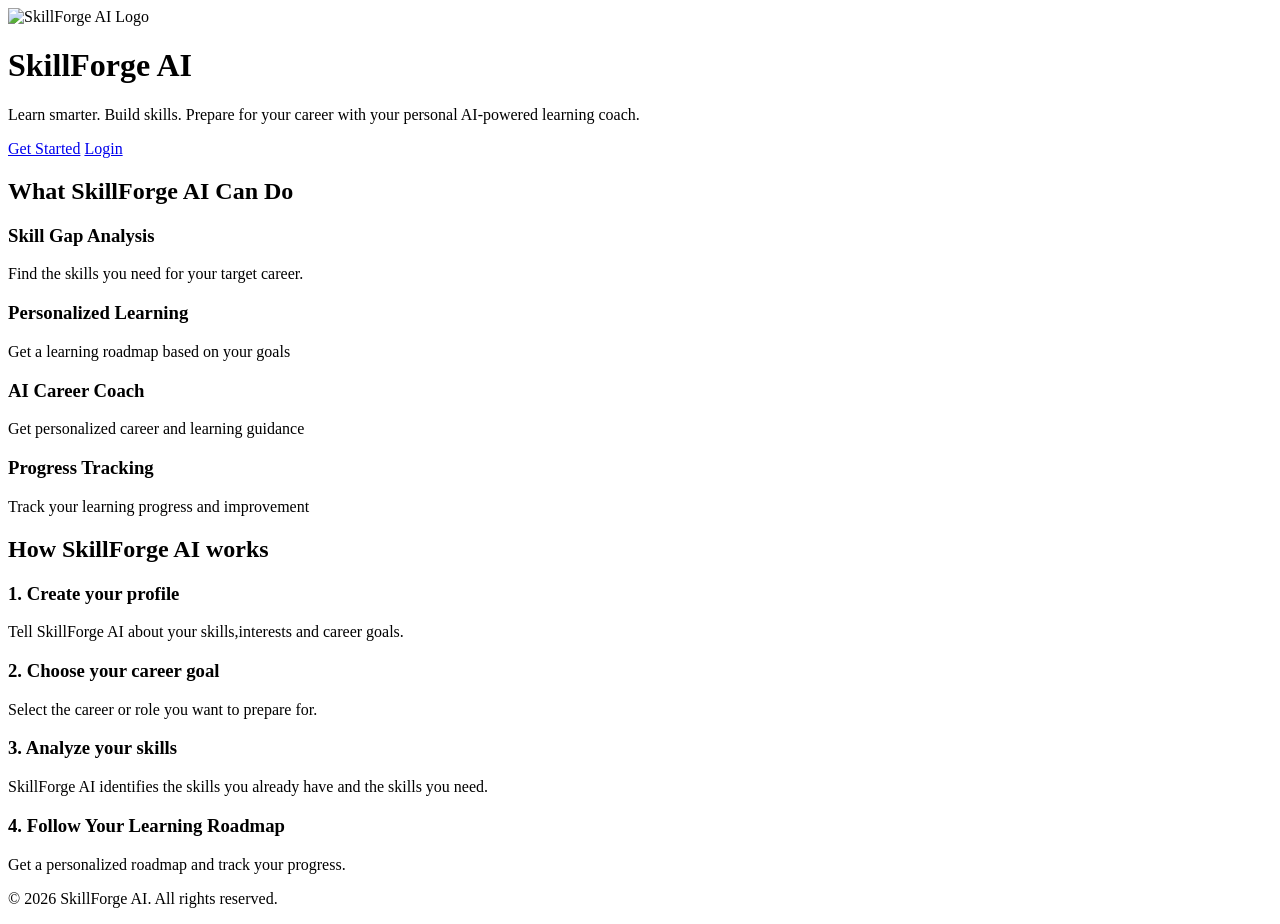
==== index.html @ c9b4edc0 "Create index.html" ====
<!DOCTYPE html>
<html lang="en">
<head>
    <meta charset="UTF-8">
    <meta name="viewport" content="width=device-width, initial-scale=1.0">
    <title>SkillForge  AI</title>
    <link rel="stylesheet" href="style.css">
</head>
<body>
    <div class="Register">
        <img src="SKILL FORGE.png" alt="SkillForge  AI Logo">
        <h1>SkillForge AI</h1>
        <p>Learn smarter. Build skills. Prepare for your career with your personal AI-powered learning coach.</p>
        <a href="register.html" class="get-started-btn">Get Started</a>
        <a href="login.html" class="login-btn">Login</a>
    </div>
    <section class="Feature">
        <h2>What SkillForge AI Can Do </h2>
        <div class="feature-container">
             <div class="feature">
            <h3>Skill Gap Analysis </h3>
            <p>Find the skills you need for your target career.</p>
        </div>
        <div class="feature">
            <h3>Personalized Learning</h3>
            <p>Get a learning roadmap based on your goals </p>
        </div>
        <div class="feature">
            <h3>AI Career Coach</h3>
            <p>Get personalized career and learning guidance </p>
        </div>
        <div class="feature">
            <h3>Progress Tracking</h3>
            <p>Track your  learning progress and improvement  </p>

        </div>
        </div>
        
        
    </section>
    <section class="how-it-works">
       <h2>How SkillForge AI works</h2>
       <div class="step">
           <h3>1. Create your profile</h3>
           <p>Tell SkillForge AI about your skills,interests and career goals.</p>
       </div>
       <div class="step">
           <h3>2. Choose your career goal </h3>
           <p>Select the career or role you want to prepare for.</p>
       </div>
       <div class="step">
           <h3>3. Analyze your skills </h3>
           <p>SkillForge AI identifies the skills you already have and the skills you need.</p>
       </div>
       <div class="step ">
        <h3>4. Follow Your Learning  Roadmap</h3>
        <p>Get a personalized roadmap and track your progress.</p>
       </div>

    </section>
    <footer>
         <p>© 2026 SkillForge AI. All rights reserved.</p>
    </footer>
</body>
</html>
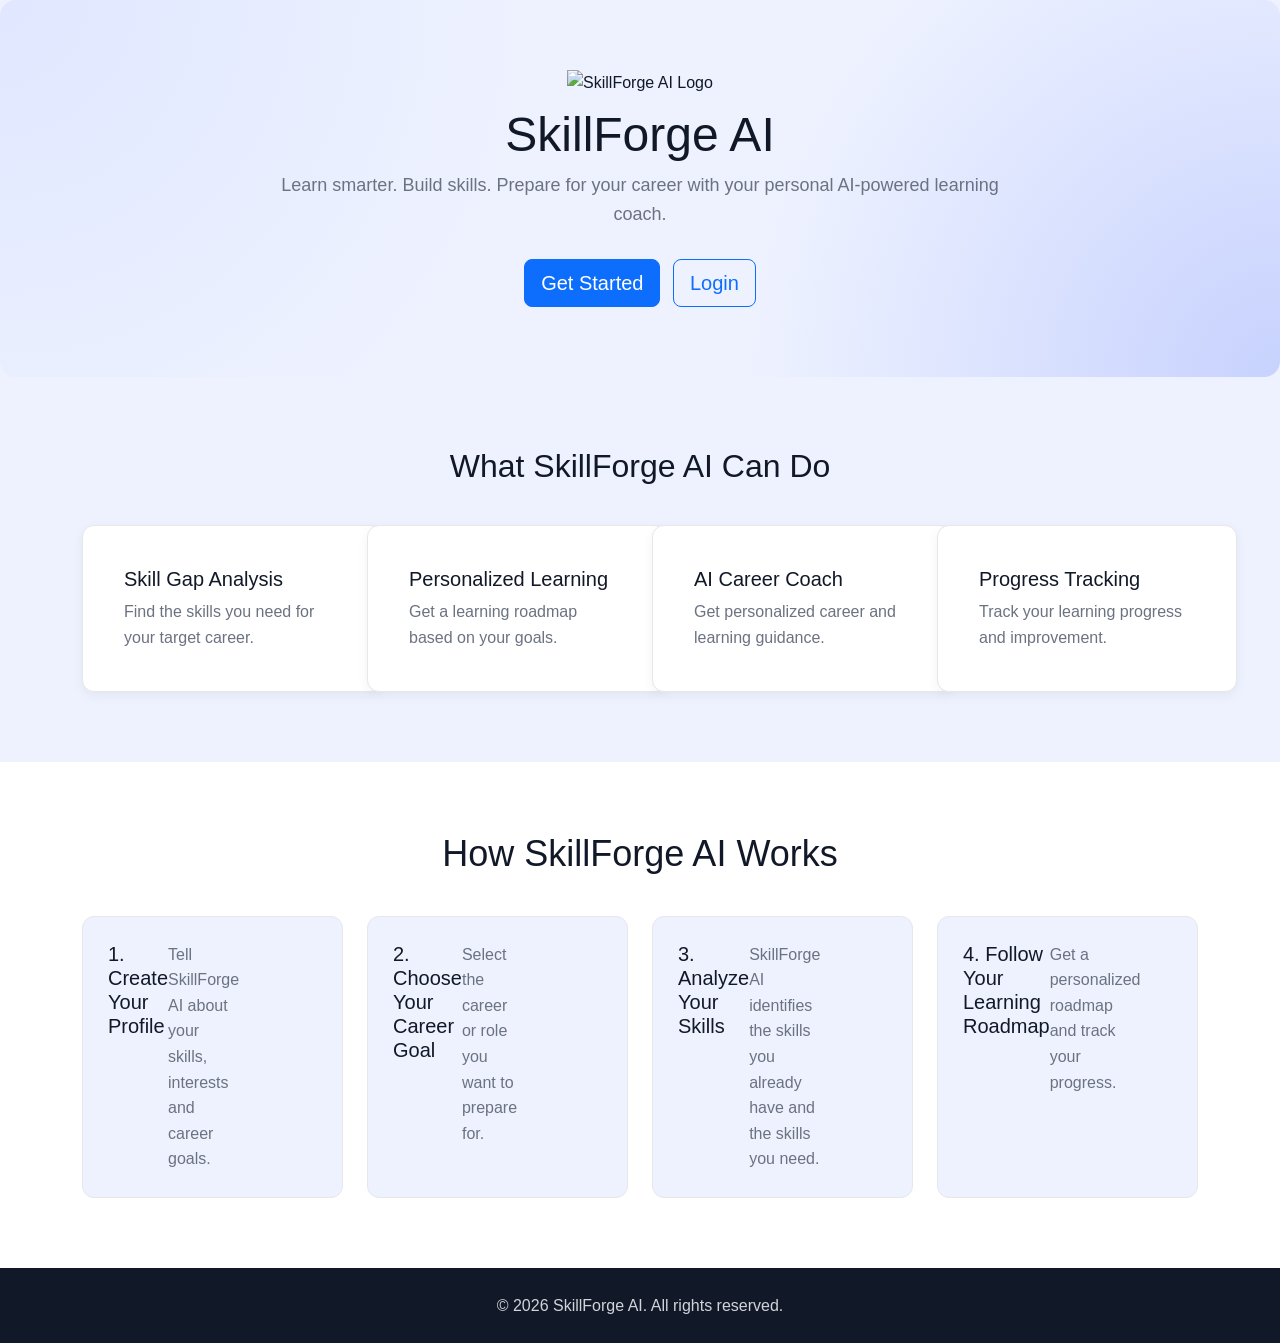
==== commit b3c00d17: "Update index.html" ====
--- a/index.html
+++ b/index.html
@@ -1,65 +1,233 @@
 <!DOCTYPE html>
 <html lang="en">
+
 <head>
     <meta charset="UTF-8">
     <meta name="viewport" content="width=device-width, initial-scale=1.0">
-    <title>SkillForge  AI</title>
+
+    <title>SkillForge AI</title>
+
+    <!-- Bootstrap CSS -->
+    <link href="https://cdn.jsdelivr.net/npm/bootstrap@5.3.8/dist/css/bootstrap.min.css" rel="stylesheet">
+
+    <!-- Custom CSS -->
     <link rel="stylesheet" href="style.css">
 </head>
+
 <body>
-    <div class="Register">
-        <img src="SKILL FORGE.png" alt="SkillForge  AI Logo">
+
+    <!-- Hero Section -->
+    <section class="Register text-center">
+
+        <img src="SkillForge AI Neon Learning Logo.png"
+             alt="SkillForge AI Logo"
+             class="img-fluid">
+
         <h1>SkillForge AI</h1>
-        <p>Learn smarter. Build skills. Prepare for your career with your personal AI-powered learning coach.</p>
-        <a href="register.html" class="get-started-btn">Get Started</a>
-        <a href="login.html" class="login-btn">Login</a>
-    </div>
+
+        <p>
+            Learn smarter. Build skills. Prepare for your career
+            with your personal AI-powered learning coach.
+        </p>
+
+        <a href="register.html" class="btn btn-primary btn-lg me-2">
+            Get Started
+        </a>
+
+        <a href="login.html" class="btn btn-outline-primary btn-lg">
+            Login
+        </a>
+
+    </section>
+
+
+    <!-- Feature Section -->
     <section class="Feature">
-        <h2>What SkillForge AI Can Do </h2>
-        <div class="feature-container">
-             <div class="feature">
-            <h3>Skill Gap Analysis </h3>
-            <p>Find the skills you need for your target career.</p>
+
+        <div class="container">
+
+            <h2>What SkillForge AI Can Do</h2>
+
+            <div class="row g-4">
+
+                <div class="col-12 col-md-6 col-lg-3">
+
+                    <div class="card feature h-100">
+
+                        <div class="card-body">
+
+                            <h3 class="card-title">
+                                Skill Gap Analysis
+                            </h3>
+
+                            <p class="card-text">
+                                Find the skills you need for your target career.
+                            </p>
+
+                        </div>
+
+                    </div>
+
+                </div>
+
+
+                <div class="col-12 col-md-6 col-lg-3">
+
+                    <div class="card feature h-100">
+
+                        <div class="card-body">
+
+                            <h3 class="card-title">
+                                Personalized Learning
+                            </h3>
+
+                            <p class="card-text">
+                                Get a learning roadmap based on your goals.
+                            </p>
+
+                        </div>
+
+                    </div>
+
+                </div>
+
+
+                <div class="col-12 col-md-6 col-lg-3">
+
+                    <div class="card feature h-100">
+
+                        <div class="card-body">
+
+                            <h3 class="card-title">
+                                AI Career Coach
+                            </h3>
+
+                            <p class="card-text">
+                                Get personalized career and learning guidance.
+                            </p>
+
+                        </div>
+
+                    </div>
+
+                </div>
+
+
+                <div class="col-12 col-md-6 col-lg-3">
+
+                    <div class="card feature h-100">
+
+                        <div class="card-body">
+
+                            <h3 class="card-title">
+                                Progress Tracking
+                            </h3>
+
+                            <p class="card-text">
+                                Track your learning progress and improvement.
+                            </p>
+
+                        </div>
+
+                    </div>
+
+                </div>
+
+            </div>
+
         </div>
-        <div class="feature">
-            <h3>Personalized Learning</h3>
-            <p>Get a learning roadmap based on your goals </p>
+
+    </section>
+
+
+    <!-- How It Works -->
+    <section class="how-it-works">
+
+        <div class="container">
+
+            <h2>How SkillForge AI Works</h2>
+
+            <div class="row g-4">
+
+                <div class="col-12 col-md-6 col-lg-3">
+
+                    <div class="step h-100">
+
+                        <h3>1. Create Your Profile</h3>
+
+                        <p>
+                            Tell SkillForge AI about your skills,
+                            interests and career goals.
+                        </p>
+
+                    </div>
+
+                </div>
+
+
+                <div class="col-12 col-md-6 col-lg-3">
+
+                    <div class="step h-100">
+
+                        <h3>2. Choose Your Career Goal</h3>
+
+                        <p>
+                            Select the career or role you want to prepare for.
+                        </p>
+
+                    </div>
+
+                </div>
+
+
+                <div class="col-12 col-md-6 col-lg-3">
+
+                    <div class="step h-100">
+
+                        <h3>3. Analyze Your Skills</h3>
+
+                        <p>
+                            SkillForge AI identifies the skills you
+                            already have and the skills you need.
+                        </p>
+
+                    </div>
+
+                </div>
+
+
+                <div class="col-12 col-md-6 col-lg-3">
+
+                    <div class="step h-100">
+
+                        <h3>4. Follow Your Learning Roadmap</h3>
+
+                        <p>
+                            Get a personalized roadmap and track your progress.
+                        </p>
+
+                    </div>
+
+                </div>
+
+            </div>
+
         </div>
-        <div class="feature">
-            <h3>AI Career Coach</h3>
-            <p>Get personalized career and learning guidance </p>
-        </div>
-        <div class="feature">
-            <h3>Progress Tracking</h3>
-            <p>Track your  learning progress and improvement  </p>
-
-        </div>
-        </div>
-        
-        
+
     </section>
-    <section class="how-it-works">
-       <h2>How SkillForge AI works</h2>
-       <div class="step">
-           <h3>1. Create your profile</h3>
-           <p>Tell SkillForge AI about your skills,interests and career goals.</p>
-       </div>
-       <div class="step">
-           <h3>2. Choose your career goal </h3>
-           <p>Select the career or role you want to prepare for.</p>
-       </div>
-       <div class="step">
-           <h3>3. Analyze your skills </h3>
-           <p>SkillForge AI identifies the skills you already have and the skills you need.</p>
-       </div>
-       <div class="step ">
-        <h3>4. Follow Your Learning  Roadmap</h3>
-        <p>Get a personalized roadmap and track your progress.</p>
-       </div>
-
-    </section>
+
+
+    <!-- Footer -->
     <footer>
-         <p>© 2026 SkillForge AI. All rights reserved.</p>
+
+        <p>© 2026 SkillForge AI. All rights reserved.</p>
+
     </footer>
+
+
+    <!-- Bootstrap JavaScript -->
+    <script src="https://cdn.jsdelivr.net/npm/bootstrap@5.3.8/dist/js/bootstrap.bundle.min.js"></script>
+
 </body>
+
 </html>
--- a/style.css
+++ b/style.css
@@ -0,0 +1,222 @@
+:root{
+    --primary:#4F46E5;
+    --primary-dark:#4338CA;
+    --background:#EEF2FF;
+    --surface:#FFFFFF;
+    --text:#111827;
+    --text-light:#6B7280;
+    --border:#E5E7EB;
+}
+*{
+    box-sizing: border-box;
+}
+body{
+    margin:0px;
+    padding:0px;
+    font-family: Arial, Helvetica, sans-serif;
+    background-color:var(--background);
+    color:var(--text);
+    line-height: 1.6;
+}
+.Register{
+    padding:70px 20px;
+    text-align: center;
+    background:
+    radial-gradient(
+        circle at top left,
+         #E0E7FF,
+            transparent 40%
+    ),
+    radial-gradient(
+        circle at bottom right,
+         #C7D2FE,
+            transparent 40%
+        ),
+        var(--background);
+    
+    border-radius: 16px;
+}
+.Register h1{
+    font-size: 48px;
+    color:var(--text);
+    margin-bottom: 10px 0 15px;
+}
+.Register img{
+    width:220px;
+    height:auto;
+    margin-bottom: 10px;
+}
+.Register p{
+    font-size: 18px;
+    color:var(--text-light);
+    max-width: 750px;
+    margin:0 auto 30px;
+}
+.Feature{
+    padding:70px 20px;
+    background-color: var(--background);
+}
+.Feature h1{
+    text-align: center;
+    font-size: 32px;
+    color:var(--text);
+    margin:0 0 40px;
+}
+.Feature h2{
+    text-align: center;
+    font-size: 32px;
+    color:var(--text);
+    margin:0 0 40px;
+}
+.feature-container{
+    /* Use grid to dsplay mean in both row and column */
+    display:grid;
+    /* "I want to arrange element using CSS grid" */
+    /* in column it repeat 4  times each 1 viewwidth */
+    grid-template-columns: repeat(4, 1fr);
+    /* repeat(4, 1fr)
+       ↓
+"Repeat something 4 times" */
+/* 1fr
+ ↓
+"Each column gets 1 equal fraction" */
+    gap:25px;
+    /* Create 4 columns, and give each column 1 equal fraction of the available space.
+} */
+ /* fraction mean equal share of the avaliable space  */
+}
+.feature{
+    background-color: var(--surface);
+    border:1px solid  var(--border);
+    border-radius: 12px;
+    padding:25px;
+   width:300px;
+}
+
+.feature h3{
+    font-size: 20px;
+    color: var(--text);
+    margin-top: 0;
+}
+
+.feature p{
+    font-size: 16px;
+    color: var(--text-light);
+}
+
+.feature {
+    background-color: var(--surface);
+    border: 1px solid var(--border);
+    border-radius: 12px;
+    padding: 25px;
+    box-shadow: 0  4px 12px  rgba(0,0,0,0.05); 
+    transition: transform 0.3s ease , box-shadow 0.3s ease ;
+    
+    /* transition mean make a CSS change happen smoothly over time  */
+    /* 0.3s mean it change in 0.3 seconds  */
+    /* ease mean change movemnet smoothly  */
+    /* If the transform changes, make that change smoothly over 0.3 seconds. */
+    /* meaning of the above whole line code is Smoothly animate both the movement and shadow over 0.3 seconds. */
+}
+
+.feature:hover{
+    transform:translateY(-5px);
+    box-shadow:0 8px 20px  rgba(0,0,0,0.08); 
+}
+/* hover mean when the mouse pointer is placed over the element 
+.feature : hover mean when the user puts mouse over a feature card 
+translate y means move the element vertically 
+-5 px mean 
+box-shadow: 0 8px 20px rgba(0, 0, 0, 0.08);
+
+This adds a shadow around/below the card.
+0-horizontal movement 
+8-vertical movement 
+20px-blur movement 
+0.08-opacity or transperency  */
+.how-it-works{
+    padding:70px 20px;
+    /* top=70px
+    left=20px
+    bottom=70px
+    right=20px */
+   background-color: var(--surface);
+
+}
+.how-it-works h2{
+    text-align: center;
+    font-size: 36px;
+    margin-bottom: 40px;
+}
+/* The below code Arrannge in 4 cards */
+.step{
+    display:grid;
+    grid-template-columns: repeat(4, 1fr);
+    row-gap:25px;
+
+}
+/*The below code Individual cards*/
+.step{
+    padding:25px;
+    background-color: var(--background);
+    border:1px solid var(--border);
+    border-radius:12px;
+}
+/*Card heading*/
+.step h3{
+    font-size: 20px;
+    margin-bottom: 10px;
+
+}
+
+/*Card description*/
+.step p{
+    color:var(--text-light);
+    margin: 0px;
+}
+/* hover effect */
+.step{
+    transition: transform 0.3s ease , box-shadow 0.3s ease ;
+}
+
+.step:hover{
+    transform:translateY(-5px);
+    box-shadow: 0 8px 20px rgba(0,0,0,0.08);
+}
+footer{
+    background-color: var(--text);
+    color:white;
+    padding:25px 20px;
+
+}
+ footer p{
+    text-align: center;
+    margin: 0;
+    color:#D1D5DB;
+ }
+.login{
+    max-width: 450px;
+    margin:80px auto;
+    padding:40px;
+    background-color: var(--surface);
+    border: 1px solid var(--border);
+    border-radius: 16px;
+}
+.login h2{
+    text-align: center;
+    font-size: 32px;
+    color: var(--text);
+    margin-bottom: 30px;
+
+}
+.register{
+    /* max-width nean The register card can be at most 450px wide. */
+    max-width: 450px;
+    /* 80px-space above and below ,autp center the card horizontally */
+    margin: 80px auto;
+    text-align: center;
+    padding: 40px;
+    background-color: var(--surface);
+    border: 1px solid var(--border);
+    border-radius: 16px;
+}
